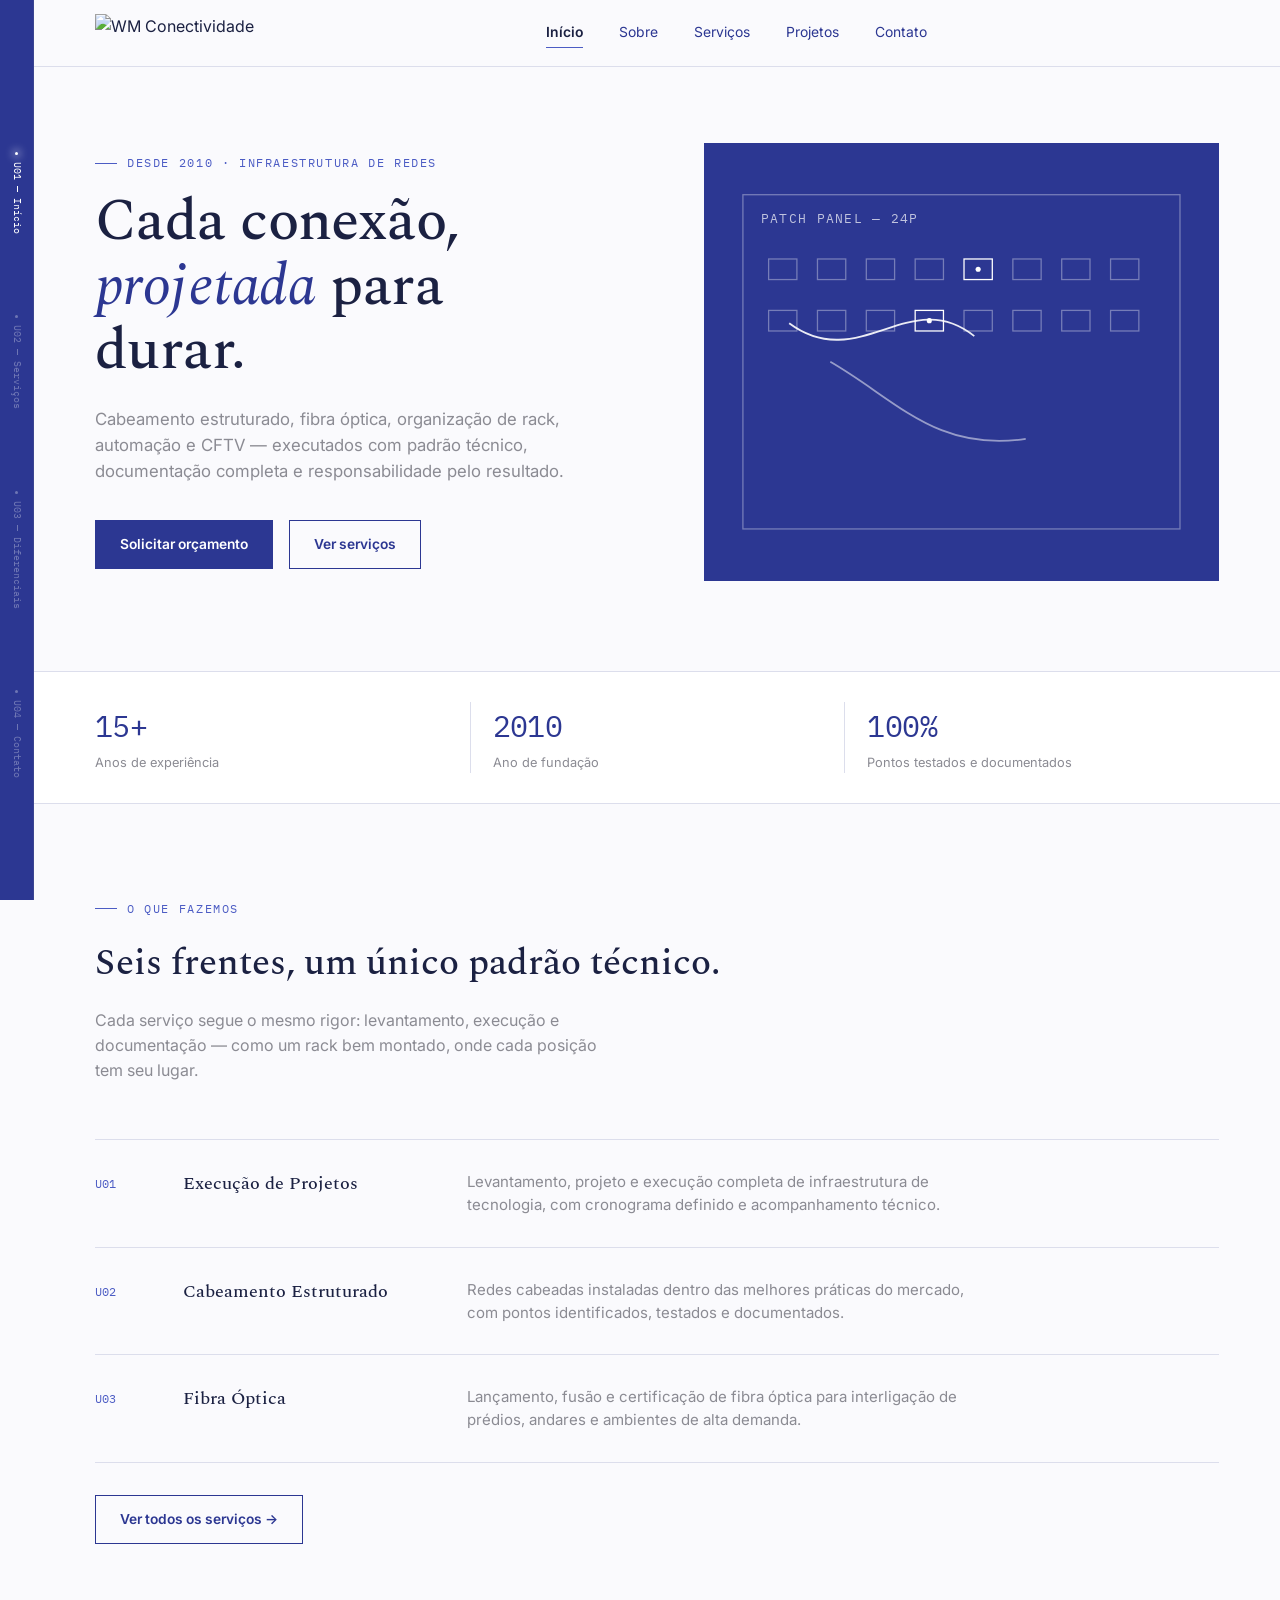
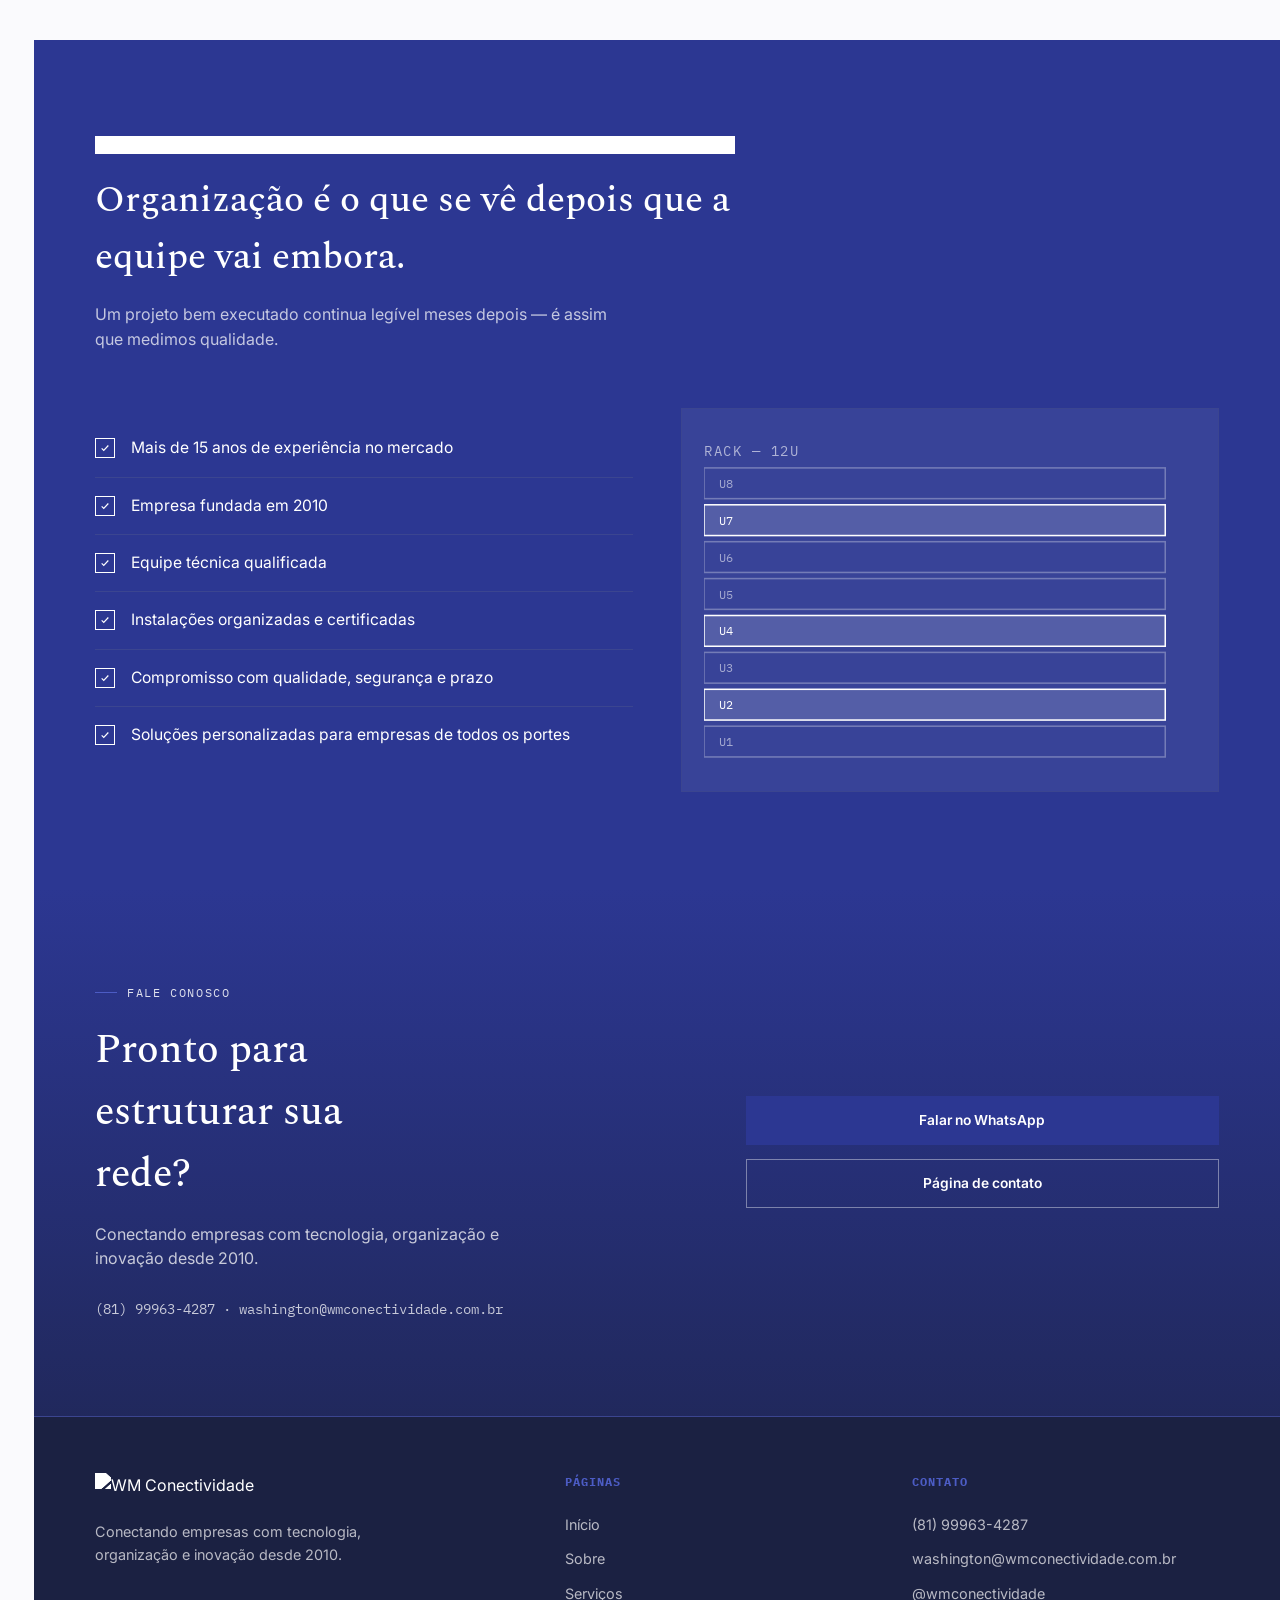
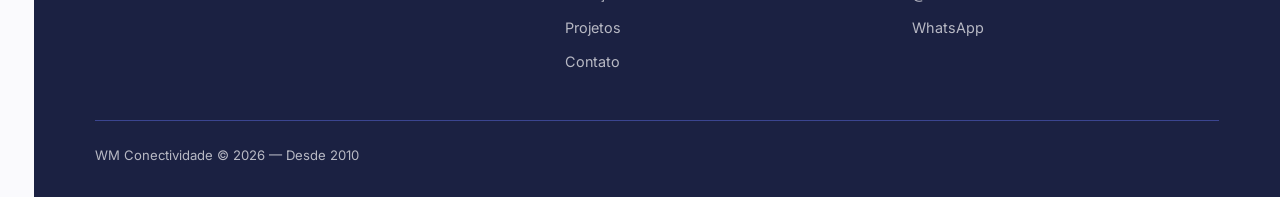
==== index.html @ 31527cb2 "Add files via upload" ====
<!DOCTYPE html>
<html lang="pt-BR">
<head>
<meta charset="UTF-8">
<meta name="viewport" content="width=device-width, initial-scale=1.0">
<title>WM Conectividade | Infraestrutura de Redes desde 2010</title>
<meta name="description" content="Cabeamento estruturado, fibra óptica, organização de rack, automação e CFTV. Infraestrutura de redes com padrão técnico e organização desde 2010.">
<link rel="preconnect" href="https://fonts.googleapis.com">
<link rel="preconnect" href="https://fonts.gstatic.com" crossorigin>
<link rel="stylesheet" href="style.css">
</head>
<body>

<div id="rack-rail" aria-hidden="true">
  <div class="rail-track" id="rail-track"></div>
</div>

<header>
  <div class="nav-inner">
    <a href="index.html" class="logo">
      <img src="assets/wm-logo.png" alt="WM Conectividade">
    </a>
    <nav class="links">
      <a href="index.html" class="active">Início</a>
      <a href="sobre.html">Sobre</a>
      <a href="servicos.html">Serviços</a>
      <a href="projetos.html">Projetos</a>
      <a href="contato.html">Contato</a>
    </nav>
    <div style="display:flex;align-items:center;gap:14px;">
      <a href="https://wa.me/5581999634287" class="btn btn-brand" style="display:none" id="header-cta">Solicitar orçamento</a>
      <button class="menu-toggle" id="menu-toggle" aria-label="Abrir menu">
        <span></span><span></span><span></span>
      </button>
    </div>
  </div>
  <div id="mobile-menu">
    <a href="index.html" class="active">Início</a>
    <a href="sobre.html">Sobre</a>
    <a href="servicos.html">Serviços</a>
    <a href="projetos.html">Projetos</a>
    <a href="contato.html">Contato</a>
  </div>
</header>

<main>

  <!-- HERO -->
  <section id="inicio" class="hero" data-rack-section data-u="U01" data-label="Início">
    <div class="wrap">
      <div class="hero-grid">
        <div>
          <div class="eyebrow">Desde 2010 · Infraestrutura de redes</div>
          <h1>Cada conexão, <em>projetada</em> para durar.</h1>
          <p class="lead">Cabeamento estruturado, fibra óptica, organização de rack, automação e CFTV — executados com padrão técnico, documentação completa e responsabilidade pelo resultado.</p>
          <div class="hero-cta">
            <a href="https://wa.me/5581999634287" class="btn btn-brand">Solicitar orçamento</a>
            <a href="servicos.html" class="btn btn-ghost">Ver serviços</a>
          </div>
        </div>
        <div class="hero-art">
          <svg viewBox="0 0 360 300" xmlns="http://www.w3.org/2000/svg">
            <rect x="10" y="20" width="340" height="260" fill="none" stroke="rgba(255,255,255,0.35)" stroke-width="1"/>
            <text x="24" y="42" fill="rgba(255,255,255,0.7)" font-family="IBM Plex Mono" font-size="10" letter-spacing="1">PATCH PANEL — 24P</text>
            <g id="ports"></g>
            <path d="M 46 120 C 100 160, 140 90, 190 130" stroke="#FFFFFF" stroke-width="1.4" fill="none" opacity="0.9"/>
            <path d="M 78 150 C 130 180, 160 220, 230 210" stroke="rgba(255,255,255,0.5)" stroke-width="1.4" fill="none"/>
          </svg>
        </div>
      </div>
    </div>
  </section>

  <div class="stat-strip">
    <div class="wrap">
      <div class="stat">
        <div class="num">15+</div>
        <div class="label">Anos de experiência</div>
      </div>
      <div class="stat">
        <div class="num">2010</div>
        <div class="label">Ano de fundação</div>
      </div>
      <div class="stat">
        <div class="num">100%</div>
        <div class="label">Pontos testados e documentados</div>
      </div>
    </div>
  </div>

  <!-- SERVIÇOS (teaser) -->
  <section id="servicos-teaser" data-rack-section data-u="U02" data-label="Serviços">
    <div class="wrap">
      <div class="section-head">
        <div class="eyebrow">O que fazemos</div>
        <h2>Seis frentes, um único padrão técnico.</h2>
        <p>Cada serviço segue o mesmo rigor: levantamento, execução e documentação — como um rack bem montado, onde cada posição tem seu lugar.</p>
      </div>

      <div class="rack-list">
        <div class="rack-row">
          <div class="u-tag">U01</div>
          <h3>Execução de Projetos</h3>
          <p>Levantamento, projeto e execução completa de infraestrutura de tecnologia, com cronograma definido e acompanhamento técnico.</p>
        </div>
        <div class="rack-row">
          <div class="u-tag">U02</div>
          <h3>Cabeamento Estruturado</h3>
          <p>Redes cabeadas instaladas dentro das melhores práticas do mercado, com pontos identificados, testados e documentados.</p>
        </div>
        <div class="rack-row">
          <div class="u-tag">U03</div>
          <h3>Fibra Óptica</h3>
          <p>Lançamento, fusão e certificação de fibra óptica para interligação de prédios, andares e ambientes de alta demanda.</p>
        </div>
      </div>
      <div style="margin-top:32px;">
        <a href="servicos.html" class="btn btn-ghost">Ver todos os serviços →</a>
      </div>
    </div>
  </section>

  <!-- DIFERENCIAIS -->
  <section id="diferenciais" class="dark-section" data-rack-section data-u="U03" data-label="Diferenciais">
    <div class="wrap">
      <div class="section-head">
        <div class="eyebrow">Por que a WM</div>
        <h2>Organização é o que se vê depois que a equipe vai embora.</h2>
        <p>Um projeto bem executado continua legível meses depois — é assim que medimos qualidade.</p>
      </div>

      <div class="dif-grid">
        <ul class="dif-list">
          <li>
            <span class="mark"><svg viewBox="0 0 12 12" fill="none"><path d="M2 6.5L4.5 9L10 3" stroke="#fff" stroke-width="1.4"/></svg></span>
            Mais de 15 anos de experiência no mercado
          </li>
          <li>
            <span class="mark"><svg viewBox="0 0 12 12" fill="none"><path d="M2 6.5L4.5 9L10 3" stroke="#fff" stroke-width="1.4"/></svg></span>
            Empresa fundada em 2010
          </li>
          <li>
            <span class="mark"><svg viewBox="0 0 12 12" fill="none"><path d="M2 6.5L4.5 9L10 3" stroke="#fff" stroke-width="1.4"/></svg></span>
            Equipe técnica qualificada
          </li>
          <li>
            <span class="mark"><svg viewBox="0 0 12 12" fill="none"><path d="M2 6.5L4.5 9L10 3" stroke="#fff" stroke-width="1.4"/></svg></span>
            Instalações organizadas e certificadas
          </li>
          <li>
            <span class="mark"><svg viewBox="0 0 12 12" fill="none"><path d="M2 6.5L4.5 9L10 3" stroke="#fff" stroke-width="1.4"/></svg></span>
            Compromisso com qualidade, segurança e prazo
          </li>
          <li style="border-bottom:none;">
            <span class="mark"><svg viewBox="0 0 12 12" fill="none"><path d="M2 6.5L4.5 9L10 3" stroke="#fff" stroke-width="1.4"/></svg></span>
            Soluções personalizadas para empresas de todos os portes
          </li>
        </ul>

        <div class="dif-visual">
          <svg viewBox="0 0 320 220" xmlns="http://www.w3.org/2000/svg">
            <text x="0" y="16" fill="rgba(255,255,255,0.6)" font-family="IBM Plex Mono" font-size="9" letter-spacing="1">RACK — 12U</text>
            <g id="rack-units"></g>
          </svg>
        </div>
      </div>
    </div>
  </section>

  <!-- CTA -->
  <section id="cta" class="cta-section" data-rack-section data-u="U04" data-label="Contato">
    <div class="wrap">
      <div>
        <div class="eyebrow" style="color:rgba(255,255,255,0.85)">Fale conosco</div>
        <h2>Pronto para estruturar sua rede?</h2>
        <p>Conectando empresas com tecnologia, organização e inovação desde 2010.</p>
        <div class="contact-line" style="margin-top:28px;">(81) 99963-4287 · washington@wmconectividade.com.br</div>
      </div>
      <div class="cta-buttons">
        <a href="https://wa.me/5581999634287" class="btn btn-brand">Falar no WhatsApp</a>
        <a href="contato.html" class="btn btn-ghost-light">Página de contato</a>
      </div>
    </div>
  </section>

</main>

<footer>
  <div class="wrap">
    <div class="footer-grid">
      <div>
        <div class="footer-logo">
          <img src="assets/wm-logo.png" alt="WM Conectividade">
        </div>
        <p style="max-width:34ch;font-size:0.9rem;">Conectando empresas com tecnologia, organização e inovação desde 2010.</p>
      </div>
      <div>
        <h4>Páginas</h4>
        <ul>
          <li><a href="index.html">Início</a></li>
          <li><a href="sobre.html">Sobre</a></li>
          <li><a href="servicos.html">Serviços</a></li>
          <li><a href="projetos.html">Projetos</a></li>
          <li><a href="contato.html">Contato</a></li>
        </ul>
      </div>
      <div>
        <h4>Contato</h4>
        <ul>
          <li><a href="tel:+5581999634287">(81) 99963-4287</a></li>
          <li><a href="mailto:washington@wmconectividade.com.br">washington@wmconectividade.com.br</a></li>
          <li><a href="https://instagram.com/wmconectividade">@wmconectividade</a></li>
          <li><a href="https://wa.me/5581999634287">WhatsApp</a></li>
        </ul>
      </div>
    </div>
    <div class="foot-bottom">
      <div>WM Conectividade © 2026 — Desde 2010</div>
    </div>
  </div>
</footer>

<script src="script.js"></script>
</body>
</html>
---- style.css ----
@import url('https://fonts.googleapis.com/css2?family=Spectral:wght@300;400;500;600;700&family=Spectral:ital,wght@1,400&family=Inter:wght@400;500;600;700&family=IBM+Plex+Mono:wght@400;500&display=swap');

:root{
  /* Palette derived from the real WM Conectividade logomarca (indigo-blue + steel gray) */
  --brand:#2C3792;         /* logo blue */
  --brand-light:#4C5CC4;   /* lighter, vivid tint of the logo blue — primary accent */
  --brand-pale:#EEF0FB;    /* very light blue-tinted background */
  --brand-pale-2:#E2E5F7;
  --ink:#1B2142;           /* deep text, derived from brand, not pure black */
  --gray:#8B8B93;          /* logo gray */
  --gray-soft:#B8B9C4;
  --line:#DCDEEC;
  --line-dark:#3B4590;
  --paper:#FFFFFF;
  --paper-2:#FAFAFD;

  --f-display:'Spectral', Georgia, serif;
  --f-body:'Inter', -apple-system, sans-serif;
  --f-mono:'IBM Plex Mono', monospace;

  --rail-w:34px;
  --maxw:1180px;
}

*{margin:0;padding:0;box-sizing:border-box;}
html{scroll-behavior:smooth;}
@media (prefers-reduced-motion: reduce){
  html{scroll-behavior:auto;}
  *{animation-duration:0.001ms !important; transition-duration:0.001ms !important;}
}

body{
  font-family:var(--f-body);
  background:var(--paper-2);
  color:var(--ink);
  line-height:1.55;
  -webkit-font-smoothing:antialiased;
}

@media (min-width:1000px){
  body{ padding-left:var(--rail-w); }
}

a{color:inherit;text-decoration:none;}
img,svg{display:block;max-width:100%;}
ul{list-style:none;}
.wrap{max-width:var(--maxw);margin:0 auto;padding:0 28px;}

.eyebrow{
  font-family:var(--f-mono);
  font-size:0.72rem;
  letter-spacing:0.14em;
  text-transform:uppercase;
  color:var(--brand-light);
  display:flex;
  align-items:center;
  gap:10px;
  margin-bottom:18px;
}
.eyebrow::before{
  content:"";
  width:22px;height:1px;
  background:var(--brand-light);
  display:inline-block;
}

h1,h2,h3,.serif{font-family:var(--f-display);}

/* ---------- Rack rail (signature element) ---------- */
#rack-rail{
  position:fixed;
  left:0;top:0;bottom:0;
  width:var(--rail-w);
  background:var(--brand);
  display:none;
  flex-direction:column;
  align-items:center;
  padding:0;
  z-index:200;
  border-right:1px solid var(--line-dark);
}
@media (min-width:1000px){ #rack-rail{ display:flex; } }
#rack-rail .rail-track{
  position:relative;
  flex:1;
  width:100%;
  display:flex;
  flex-direction:column;
  justify-content:space-evenly;
  align-items:center;
  padding:70px 0 40px;
}
#rack-rail .tick{
  font-family:var(--f-mono);
  font-size:0.6rem;
  color:rgba(255,255,255,0.45);
  writing-mode:vertical-rl;
  display:flex;
  align-items:center;
  gap:7px;
  opacity:0.7;
  transition:opacity .35s ease, color .35s ease;
}
#rack-rail .tick::before{
  content:"";
  width:3px;height:3px;
  border-radius:50%;
  background:rgba(255,255,255,0.45);
  transition:background .35s ease, box-shadow .35s ease;
}
#rack-rail .tick.active{
  opacity:1;
  color:#fff;
}
#rack-rail .tick.active::before{
  background:#fff;
  box-shadow:0 0 8px 2px rgba(255,255,255,0.55);
}

/* ---------- Header ---------- */
header{
  position:sticky;top:0;z-index:100;
  background:rgba(250,250,253,0.9);
  backdrop-filter:blur(10px);
  border-bottom:1px solid var(--line);
}
.nav-inner{
  display:flex;align-items:center;justify-content:space-between;
  padding:14px 28px;
  max-width:var(--maxw);margin:0 auto;
}
.logo{display:flex;align-items:center;gap:12px;}
.logo img{height:38px;width:auto;}
.logo-word{
  font-family:var(--f-display);
  font-size:1.18rem;
  font-weight:500;
  color:var(--ink);
  letter-spacing:0.01em;
}
.logo-word b{font-weight:600;color:var(--brand);}

nav.links{display:none;gap:36px;align-items:center;}
@media (min-width:860px){ nav.links{display:flex;} }
nav.links a{
  font-size:0.87rem;
  color:var(--brand);
  position:relative;
  padding:4px 0;
}
nav.links a::after{
  content:"";
  position:absolute;left:0;right:0;bottom:0;
  height:1px;background:var(--brand-light);
  transform:scaleX(0);transform-origin:left;
  transition:transform .3s ease;
}
nav.links a:hover::after, nav.links a.active::after{transform:scaleX(1);}
nav.links a.active{color:var(--ink);font-weight:600;}

.btn{
  display:inline-flex;align-items:center;gap:10px;
  font-family:var(--f-body);
  font-size:0.86rem;font-weight:600;
  padding:13px 24px;
  border:1px solid transparent;
  cursor:pointer;
  white-space:nowrap;
}
.btn-brand{
  background:var(--brand);
  color:#fff;
  transition:background .25s ease, transform .25s ease;
}
.btn-brand:hover{background:var(--brand-light);transform:translateY(-1px);}
.btn-ghost{
  border-color:var(--brand);
  color:var(--brand);
  background:transparent;
  transition:background .25s ease,color .25s ease;
}
.btn-ghost:hover{background:var(--brand);color:#fff;}
.btn-ghost-light{
  border-color:rgba(255,255,255,0.4);
  color:#fff;
  transition:border-color .25s ease, background .25s ease;
}
.btn-ghost-light:hover{background:rgba(255,255,255,0.12);border-color:#fff;}

.menu-toggle{
  display:flex;background:none;border:none;cursor:pointer;
  flex-direction:column;gap:5px;padding:6px;
}
@media (min-width:860px){ .menu-toggle{display:none;} }
.menu-toggle span{width:22px;height:1.5px;background:var(--brand);}
#mobile-menu{
  display:none;
  flex-direction:column;
  background:var(--paper-2);
  border-bottom:1px solid var(--line);
  padding:8px 28px 22px;
}
#mobile-menu.open{display:flex;}
#mobile-menu a{padding:12px 0;border-bottom:1px solid var(--line);font-size:0.95rem;color:var(--brand);}
#mobile-menu a.active{font-weight:600;color:var(--ink);}

/* ---------- Page header (non-home pages) ---------- */
.page-head{
  padding:64px 0 56px;
  background:var(--brand-pale);
  border-bottom:1px solid var(--line);
}
.page-head h1{
  font-size:clamp(2rem,4vw,2.8rem);
  font-weight:500;color:var(--ink);
  max-width:16ch;
}
.page-head p{color:var(--gray);margin-top:16px;max-width:50ch;font-size:1.02rem;}

/* ---------- Hero (home) ---------- */
.hero{padding:76px 0 90px;position:relative;overflow:hidden;}
.hero-grid{
  display:grid;grid-template-columns:1fr;gap:56px;align-items:center;
}
@media (min-width:960px){ .hero-grid{grid-template-columns:1.05fr 0.95fr;gap:40px;} }

.hero h1{
  font-size:clamp(2.3rem, 4.6vw, 3.6rem);
  font-weight:500;
  line-height:1.12;
  color:var(--ink);
  letter-spacing:-0.01em;
  max-width:15ch;
}
.hero h1 em{font-style:italic;color:var(--brand);font-weight:400;}
.hero p.lead{
  margin-top:22px;
  font-size:1.05rem;
  color:var(--gray);
  max-width:46ch;
}
.hero-cta{display:flex;gap:16px;flex-wrap:wrap;margin-top:36px;}

.hero-art{
  position:relative;
  background:var(--brand);
  aspect-ratio:4/3.4;
  display:flex;align-items:center;justify-content:center;
  padding:26px;
}
.hero-art svg{width:100%;height:100%;}

.stat-strip{
  border-top:1px solid var(--line);
  border-bottom:1px solid var(--line);
  background:var(--paper);
}
.stat-strip .wrap{
  display:grid;grid-template-columns:repeat(3,1fr);
  padding:30px 28px;
}
.stat{text-align:left;border-left:1px solid var(--line);padding-left:22px;}
.stat:first-child{border-left:none;padding-left:0;}
.stat .num{
  font-family:var(--f-mono);
  font-size:1.9rem;color:var(--brand);
  letter-spacing:-0.02em;
}
.stat .label{font-size:0.8rem;color:var(--gray);margin-top:4px;}

/* ---------- Section heads ---------- */
section{padding:96px 0;}
.section-head{max-width:640px;margin-bottom:56px;}
.section-head h2{
  font-size:clamp(1.7rem,3vw,2.3rem);
  font-weight:500;color:var(--ink);
  margin-top:2px;
}
.section-head p{color:var(--gray);margin-top:16px;font-size:1rem;max-width:52ch;}

/* ---------- Services : rack-unit rows ---------- */
.rack-list{border-top:1px solid var(--line);}
.rack-row{
  display:grid;
  grid-template-columns:64px 1fr;
  gap:24px;
  padding:30px 0;
  border-bottom:1px solid var(--line);
  align-items:start;
  transition:background .25s ease;
}
@media (min-width:720px){
  .rack-row{grid-template-columns:64px 260px 1fr;}
}
.rack-row:hover{background:var(--brand-pale);}
.rack-row .u-tag{
  font-family:var(--f-mono);
  font-size:0.78rem;
  color:var(--brand-light);
  padding-top:4px;
}
.rack-row h3{
  font-size:1.15rem;font-weight:500;color:var(--ink);
}
.rack-row p{color:var(--gray);font-size:0.94rem;margin-top:8px;max-width:56ch;}
@media (min-width:720px){ .rack-row p{margin-top:0;} }

.rack-row.linkable{cursor:pointer;}
.rack-row .more{
  font-family:var(--f-mono);font-size:0.75rem;color:var(--brand-light);
  margin-top:10px;display:inline-block;
}

/* ---------- Diferenciais (brand-colored) ---------- */
.dark-section{
  background:var(--brand);
  color:#fff;
  position:relative;
}
.dark-section .section-head h2{color:#fff;}
.dark-section .section-head p{color:rgba(255,255,255,0.72);}
.dark-section .eyebrow, .dark-section .eyebrow::before{color:#fff;background:#fff;}
.dif-grid{
  display:grid;grid-template-columns:1fr;gap:48px;
}
@media (min-width:960px){ .dif-grid{grid-template-columns:1fr 1fr;align-items:center;} }
.dif-list li{
  display:flex;gap:16px;align-items:flex-start;
  padding:16px 0;
  border-bottom:1px solid var(--line-dark);
  font-size:0.98rem;
}
.dif-list li:first-child{padding-top:0;}
.dif-list .mark{
  flex:none;width:20px;height:20px;
  border:1px solid #fff;
  display:flex;align-items:center;justify-content:center;
  margin-top:2px;
}
.dif-list .mark svg{width:10px;height:10px;}
.dif-visual{
  background:rgba(255,255,255,0.06);
  border:1px solid var(--line-dark);
  padding:22px;
}

/* ---------- CTA ---------- */
.cta-section{
  background:linear-gradient(180deg, var(--brand) 0%, var(--ink) 150%);
  color:#fff;
  text-align:left;
}
.cta-section .wrap{
  display:grid;grid-template-columns:1fr;gap:36px;
  align-items:center;
}
@media (min-width:860px){ .cta-section .wrap{grid-template-columns:1.3fr 1fr;} }
.cta-section h2{font-size:clamp(1.8rem,3.4vw,2.5rem);font-weight:500;max-width:16ch;}
.cta-section p{color:rgba(255,255,255,0.75);margin-top:16px;max-width:44ch;}
.cta-buttons{display:flex;flex-direction:column;gap:14px;}
.cta-buttons .btn{justify-content:center;}
.contact-line{
  display:flex;gap:12px;align-items:center;
  font-family:var(--f-mono);font-size:0.85rem;
  color:rgba(255,255,255,0.75);
  flex-wrap:wrap;
}

/* ---------- Sobre / Diretor ---------- */
.sobre-grid{
  display:grid;grid-template-columns:1fr;gap:48px;align-items:start;
}
@media (min-width:900px){ .sobre-grid{grid-template-columns:1fr 1fr;} }
.timeline{border-top:1px solid var(--line);margin-top:8px;}
.timeline li{
  display:grid;grid-template-columns:80px 1fr;gap:20px;
  padding:22px 0;border-bottom:1px solid var(--line);
}
.timeline .year{font-family:var(--f-mono);color:var(--brand-light);font-size:0.85rem;padding-top:2px;}
.timeline h4{font-size:1.02rem;font-weight:500;color:var(--ink);}
.timeline p{color:var(--gray);font-size:0.92rem;margin-top:6px;}

.director-card{
  background:var(--paper);
  border:1px solid var(--line);
  padding:32px;
  display:flex;flex-direction:column;gap:20px;
  align-items:flex-start;
}
.director-photo{
  width:110px;height:110px;
  overflow:hidden;
  border:1px solid var(--line);
  flex:none;
}
.director-photo img{width:100%;height:100%;object-fit:cover;}
.director-card .name{font-family:var(--f-display);font-size:1.3rem;font-weight:500;color:var(--ink);}
.director-card .role{font-family:var(--f-mono);font-size:0.75rem;color:var(--brand-light);letter-spacing:0.06em;text-transform:uppercase;margin-top:2px;}
.director-card p{color:var(--gray);font-size:0.95rem;margin-top:6px;}
.director-header{display:flex;gap:20px;align-items:center;}

/* ---------- Values grid ---------- */
.values-grid{display:grid;grid-template-columns:1fr;gap:1px;background:var(--line);border:1px solid var(--line);}
@media (min-width:720px){ .values-grid{grid-template-columns:repeat(3,1fr);} }
.value-card{background:var(--paper);padding:32px;}
.value-card .u-tag{font-family:var(--f-mono);font-size:0.75rem;color:var(--brand-light);}
.value-card h3{font-size:1.05rem;font-weight:500;margin-top:10px;color:var(--ink);}
.value-card p{color:var(--gray);font-size:0.92rem;margin-top:8px;}

/* ---------- Projetos (illustrative categories, no stock photos) ---------- */
.project-grid{display:grid;grid-template-columns:1fr;gap:1px;background:var(--line);border:1px solid var(--line);}
@media (min-width:720px){ .project-grid{grid-template-columns:repeat(2,1fr);} }
.project-card{background:var(--paper);padding:0;overflow:hidden;}
.project-card .art{aspect-ratio:16/10;background:var(--brand-pale);}
.project-card .art svg{width:100%;height:100%;}
.project-card .body{padding:26px 28px 30px;}
.project-card .u-tag{font-family:var(--f-mono);font-size:0.72rem;color:var(--brand-light);}
.project-card h3{font-size:1.08rem;font-weight:500;margin-top:8px;color:var(--ink);}
.project-card p{color:var(--gray);font-size:0.92rem;margin-top:8px;}

.note-box{
  border:1px dashed var(--gray-soft);
  background:var(--brand-pale);
  padding:24px 28px;
  font-size:0.9rem;
  color:var(--gray);
  margin-top:48px;
}
.note-box strong{color:var(--ink);}

/* ---------- Contato page ---------- */
.contact-grid{display:grid;grid-template-columns:1fr;gap:1px;background:var(--line);border:1px solid var(--line);}
@media (min-width:760px){ .contact-grid{grid-template-columns:repeat(3,1fr);} }
.contact-card{background:var(--paper);padding:32px;}
.contact-card .u-tag{font-family:var(--f-mono);font-size:0.72rem;color:var(--brand-light);}
.contact-card h3{font-size:1.05rem;font-weight:500;margin-top:10px;color:var(--ink);}
.contact-card a, .contact-card p{color:var(--gray);font-size:0.95rem;margin-top:8px;display:block;}
.contact-card a:hover{color:var(--brand);}

.form-block{margin-top:56px;background:var(--paper);border:1px solid var(--line);padding:36px;}
.form-block h3{font-weight:500;font-size:1.1rem;margin-bottom:6px;}
.form-block p.hint{color:var(--gray);font-size:0.9rem;margin-bottom:24px;}
.form-row{display:grid;grid-template-columns:1fr;gap:18px;margin-bottom:18px;}
@media (min-width:640px){ .form-row.two{grid-template-columns:1fr 1fr;} }
.form-row label{display:block;font-size:0.82rem;color:var(--ink);margin-bottom:6px;font-weight:500;}
.form-row input, .form-row textarea{
  width:100%;padding:12px 14px;border:1px solid var(--line);background:var(--paper-2);
  font-family:var(--f-body);font-size:0.92rem;color:var(--ink);
}
.form-row input:focus, .form-row textarea:focus{outline:none;border-color:var(--brand-light);}
.form-row textarea{resize:vertical;min-height:110px;}

/* ---------- Footer ---------- */
footer{background:var(--ink);border-top:1px solid var(--line-dark);padding:56px 0 32px;color:var(--gray-soft);}
.footer-grid{
  display:grid;grid-template-columns:1fr;gap:40px;
  padding-bottom:40px;border-bottom:1px solid var(--line-dark);
}
@media (min-width:760px){ .footer-grid{grid-template-columns:1.4fr 1fr 1fr;} }
.footer-grid h4{
  font-family:var(--f-mono);font-size:0.75rem;letter-spacing:0.08em;
  text-transform:uppercase;color:var(--brand-light);margin-bottom:16px;
}
.footer-grid li{padding:6px 0;font-size:0.9rem;}
.footer-grid li a:hover{color:#fff;}
.footer-logo{display:flex;align-items:center;gap:12px;margin-bottom:16px;}
.footer-logo img{height:32px;filter:brightness(0) invert(1);}
.footer-logo .logo-word{color:#fff;}
.foot-bottom{
  display:flex;flex-wrap:wrap;justify-content:space-between;gap:12px;
  padding-top:24px;font-size:0.82rem;
}

::selection{background:var(--brand-light);color:#fff;}
a:focus-visible, button:focus-visible, input:focus-visible, textarea:focus-visible{
  outline:2px solid var(--brand-light);
  outline-offset:2px;
}
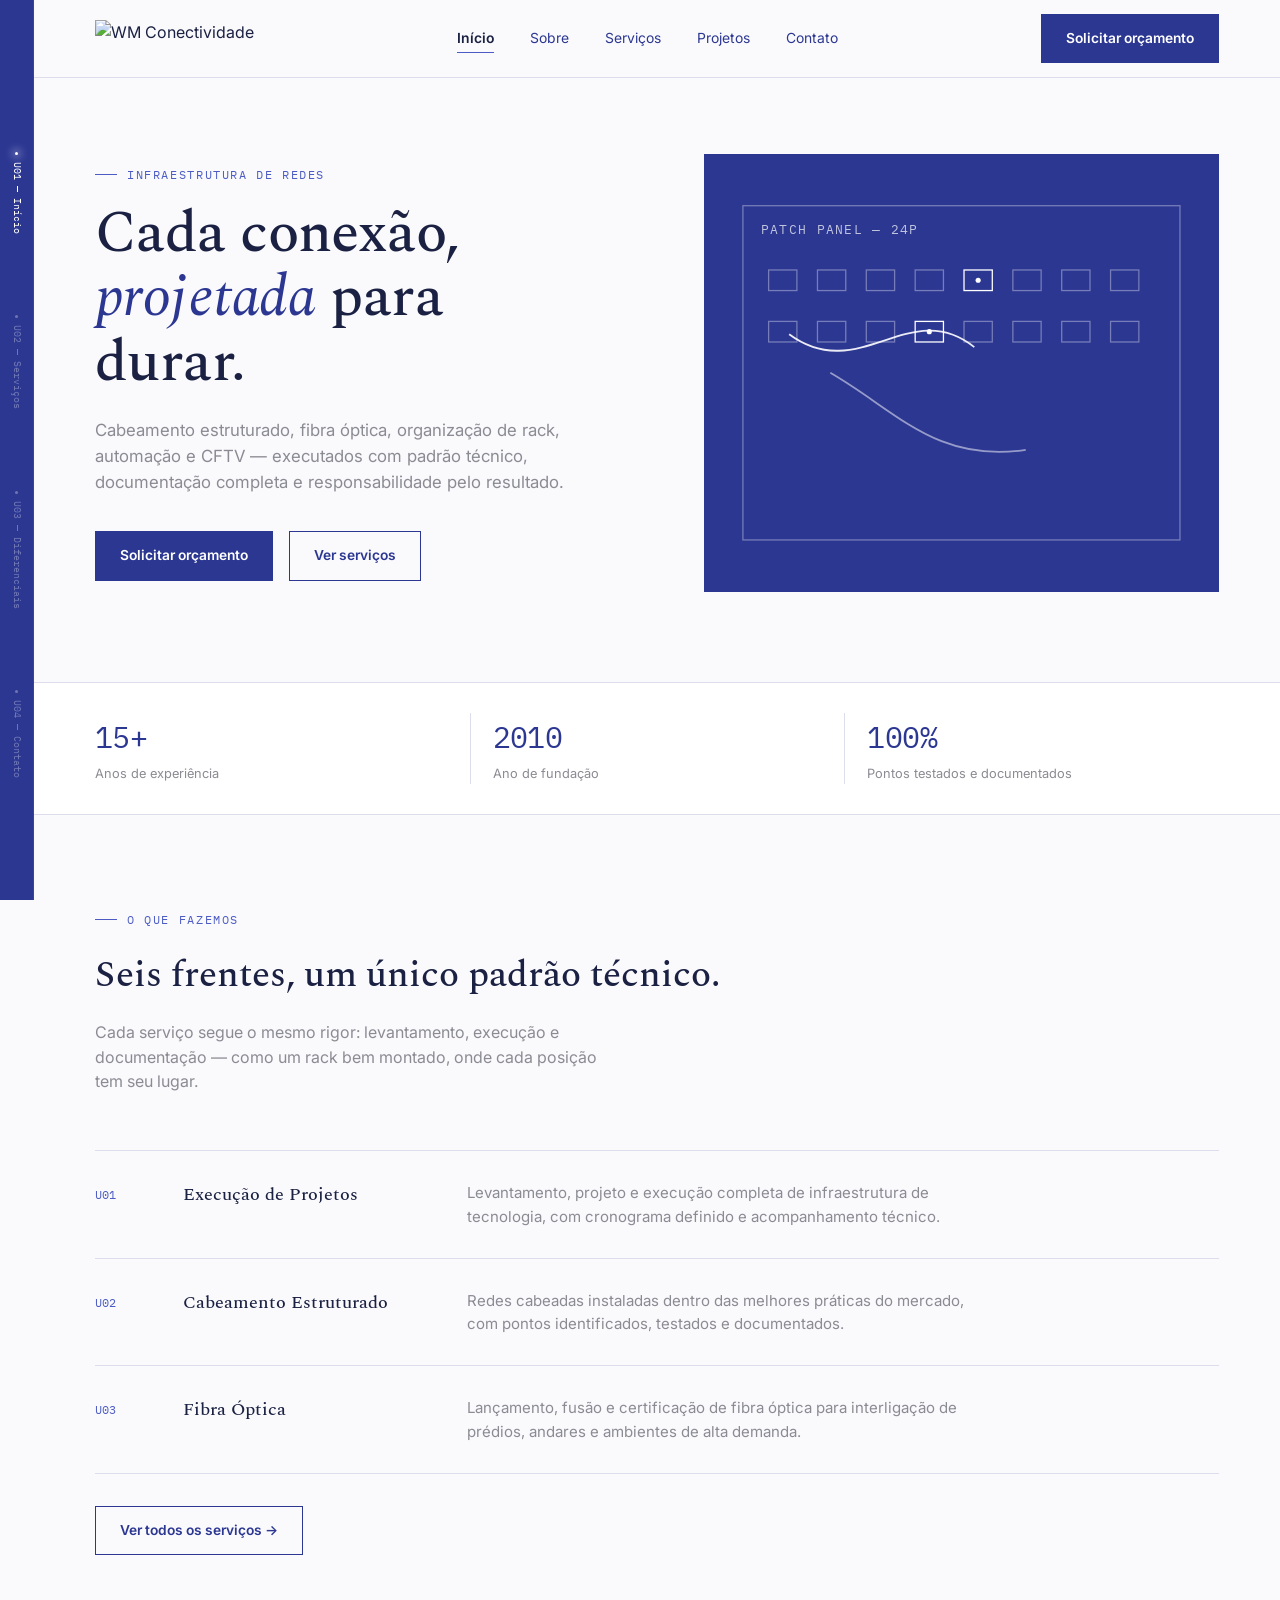
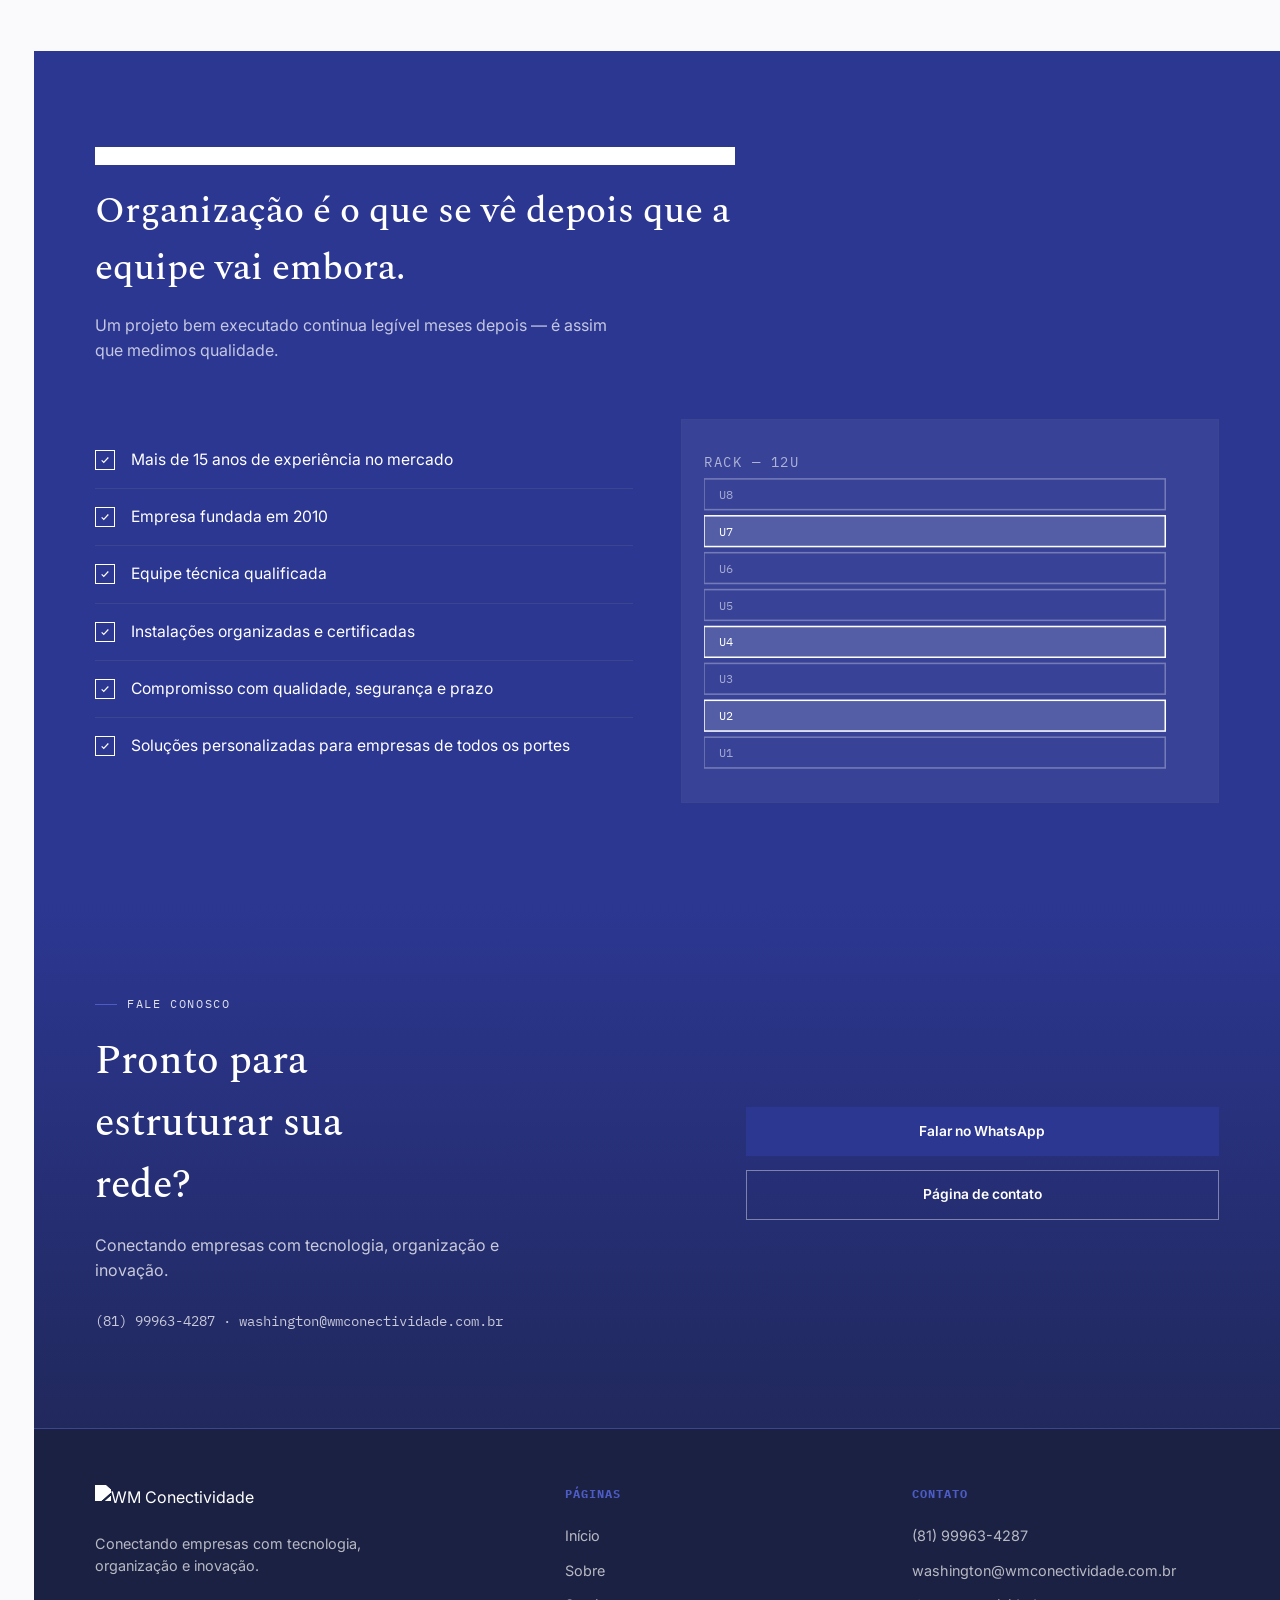
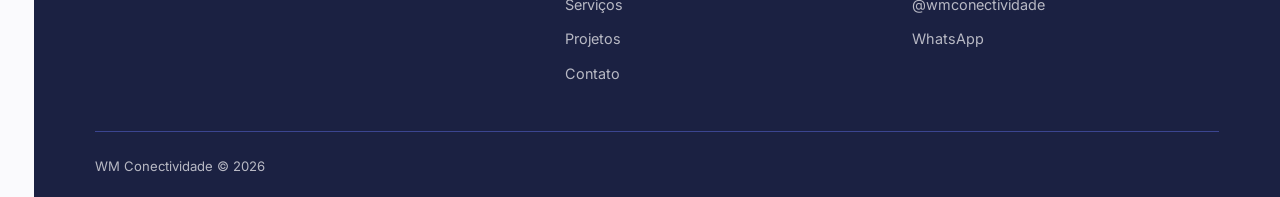
==== commit 859fbe9f: "Update index.html remoção desde 2010" ====
--- a/index.html
+++ b/index.html
@@ -3,8 +3,8 @@
 <head>
 <meta charset="UTF-8">
 <meta name="viewport" content="width=device-width, initial-scale=1.0">
-<title>WM Conectividade | Infraestrutura de Redes desde 2010</title>
-<meta name="description" content="Cabeamento estruturado, fibra óptica, organização de rack, automação e CFTV. Infraestrutura de redes com padrão técnico e organização desde 2010.">
+<title>WM Conectividade | Infraestrutura de Redes</title>
+<meta name="description" content="Cabeamento estruturado, fibra óptica, organização de rack, automação e CFTV. Infraestrutura de redes com padrão técnico e organização.">
 <link rel="preconnect" href="https://fonts.googleapis.com">
 <link rel="preconnect" href="https://fonts.gstatic.com" crossorigin>
 <link rel="stylesheet" href="style.css">
@@ -50,7 +50,7 @@
     <div class="wrap">
       <div class="hero-grid">
         <div>
-          <div class="eyebrow">Desde 2010 · Infraestrutura de redes</div>
+          <div class="eyebrow">Infraestrutura de redes</div>
           <h1>Cada conexão, <em>projetada</em> para durar.</h1>
           <p class="lead">Cabeamento estruturado, fibra óptica, organização de rack, automação e CFTV — executados com padrão técnico, documentação completa e responsabilidade pelo resultado.</p>
           <div class="hero-cta">
@@ -173,7 +173,7 @@
       <div>
         <div class="eyebrow" style="color:rgba(255,255,255,0.85)">Fale conosco</div>
         <h2>Pronto para estruturar sua rede?</h2>
-        <p>Conectando empresas com tecnologia, organização e inovação desde 2010.</p>
+        <p>Conectando empresas com tecnologia, organização e inovação.</p>
         <div class="contact-line" style="margin-top:28px;">(81) 99963-4287 · washington@wmconectividade.com.br</div>
       </div>
       <div class="cta-buttons">
@@ -192,7 +192,7 @@
         <div class="footer-logo">
           <img src="assets/wm-logo.png" alt="WM Conectividade">
         </div>
-        <p style="max-width:34ch;font-size:0.9rem;">Conectando empresas com tecnologia, organização e inovação desde 2010.</p>
+        <p style="max-width:34ch;font-size:0.9rem;">Conectando empresas com tecnologia, organização e inovação.</p>
       </div>
       <div>
         <h4>Páginas</h4>
@@ -215,7 +215,7 @@
       </div>
     </div>
     <div class="foot-bottom">
-      <div>WM Conectividade © 2026 — Desde 2010</div>
+      <div>WM Conectividade © 2026 </div>
     </div>
   </div>
 </footer>
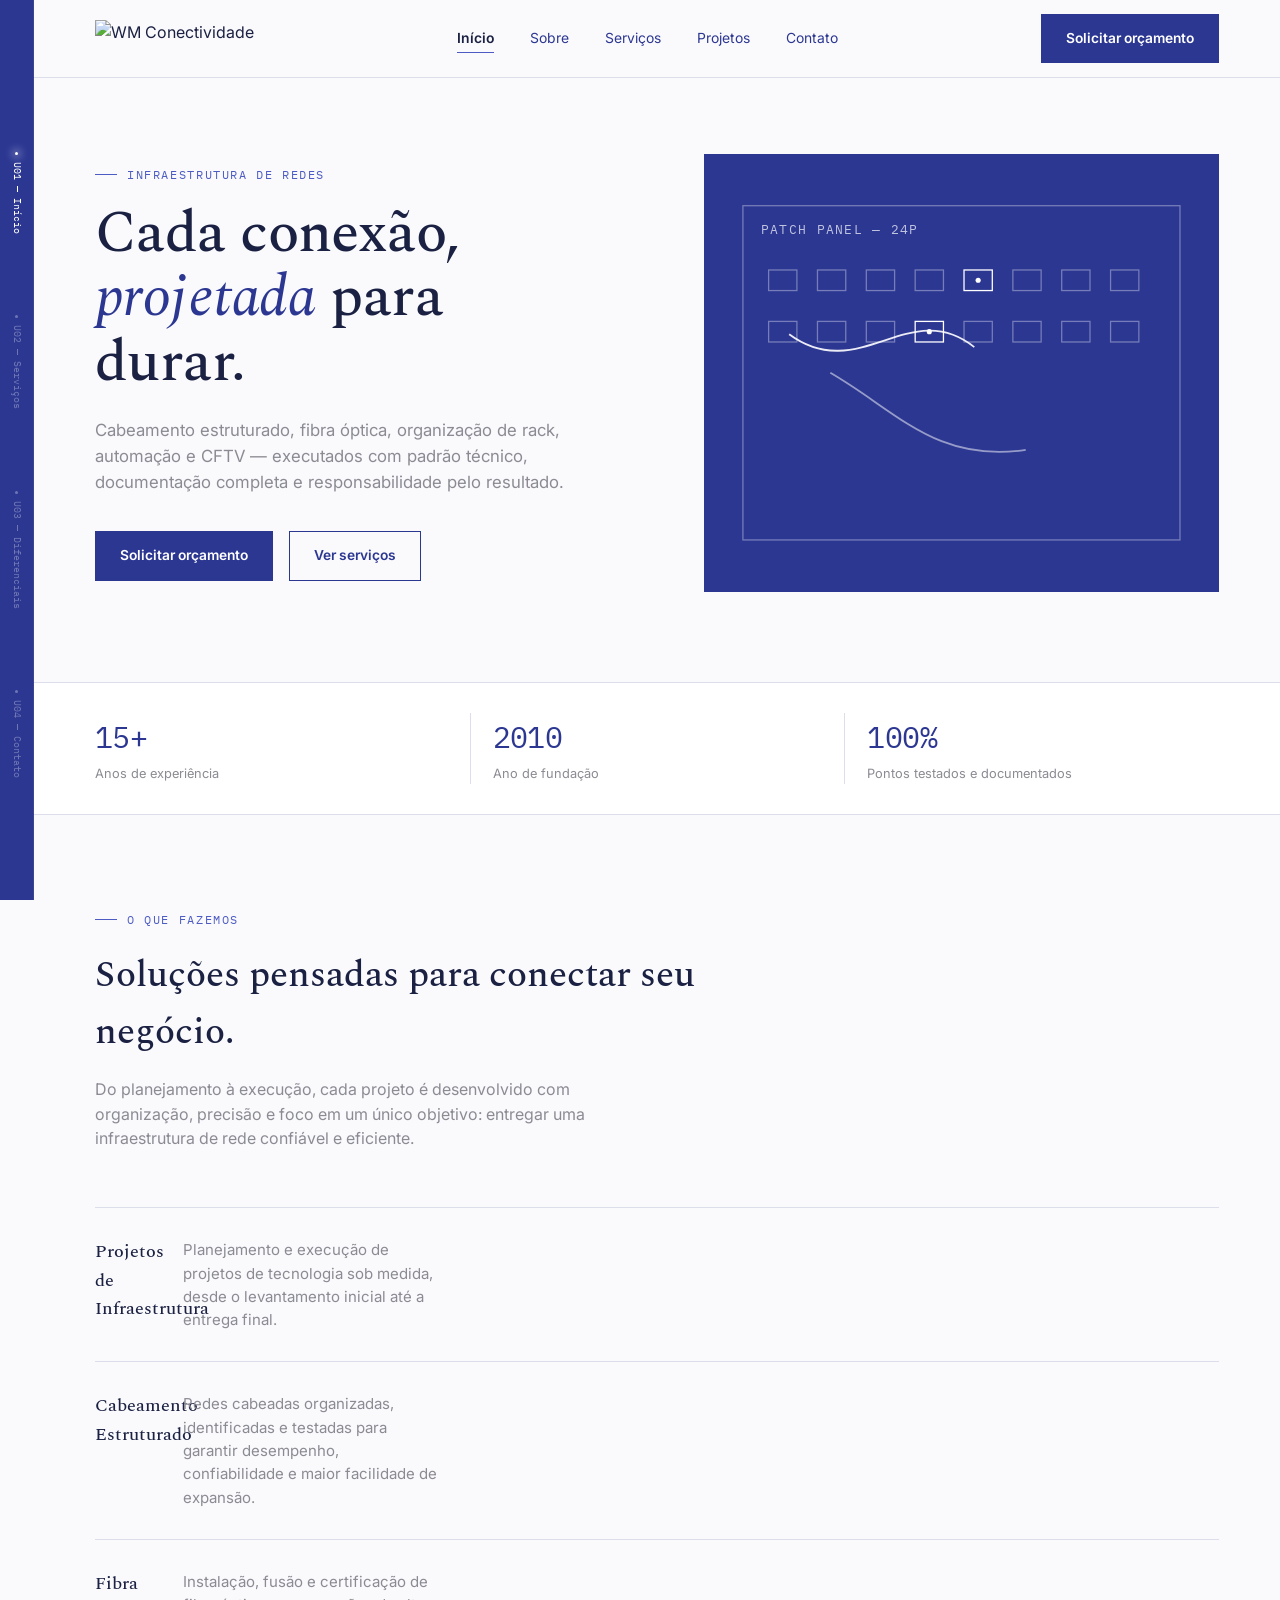
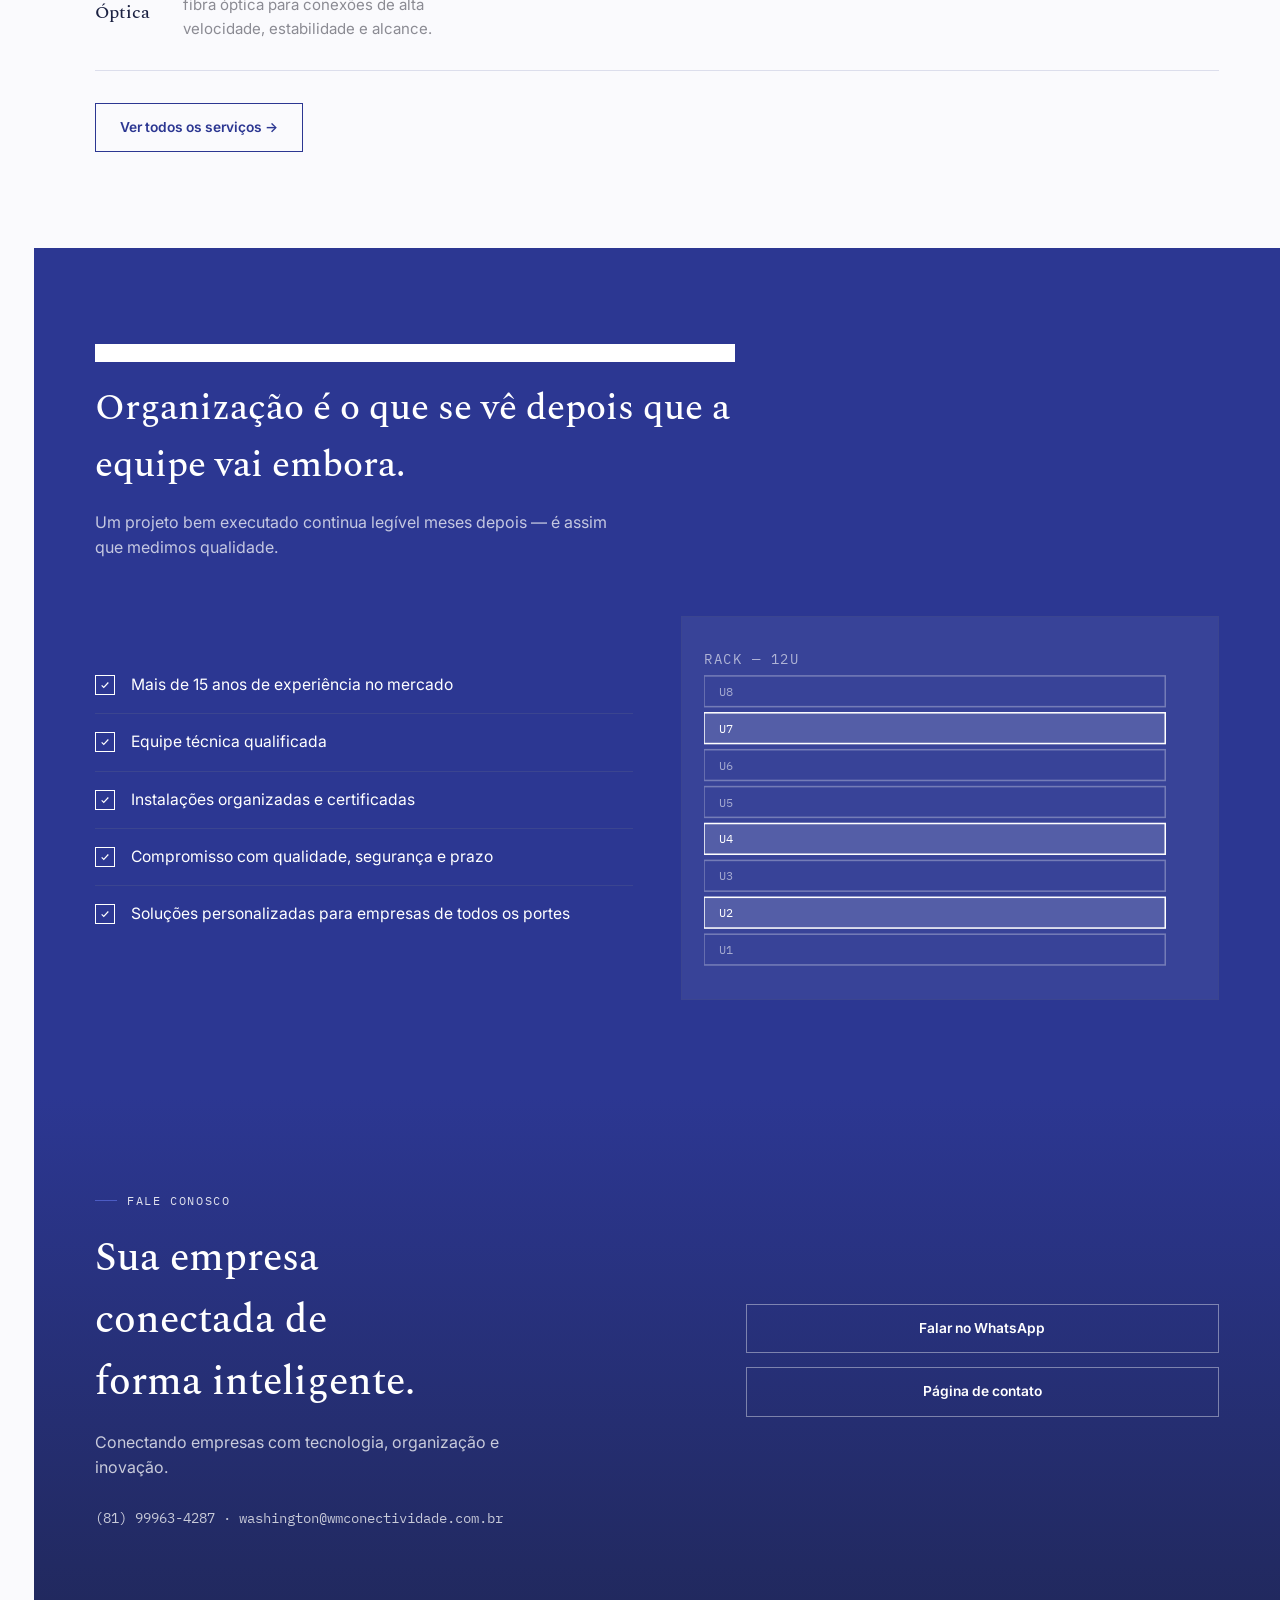
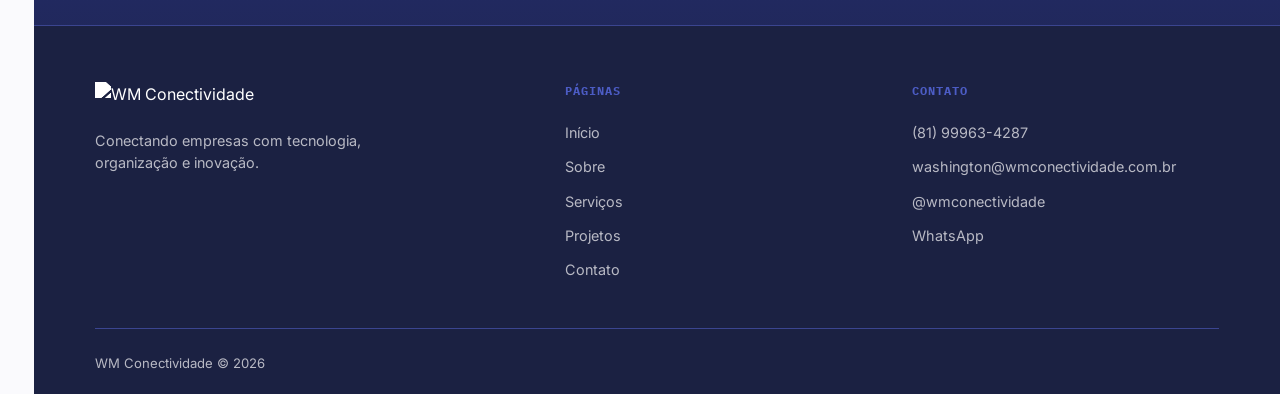
==== commit 69ee1002: "Update index.html logo estrutura organização palavras serviços" ====
--- a/index.html
+++ b/index.html
@@ -4,7 +4,11 @@
 <meta charset="UTF-8">
 <meta name="viewport" content="width=device-width, initial-scale=1.0">
 <title>WM Conectividade | Infraestrutura de Redes</title>
-<meta name="description" content="Cabeamento estruturado, fibra óptica, organização de rack, automação e CFTV. Infraestrutura de redes com padrão técnico e organização.">
+<meta name="description" content="Cabeamento estruturado, fibra óptica, organization de rack, automação e CFTV. Infraestrutura de redes com padrão técnico e organização.">
+
+<!-- ÍCONE DA ABA DO NAVEGADOR (FAVICON) -->
+<link rel="icon" type="image/png" href="https://i.imgur.com/Dlv6w8x">
+
 <link rel="preconnect" href="https://fonts.googleapis.com">
 <link rel="preconnect" href="https://fonts.gstatic.com" crossorigin>
 <link rel="stylesheet" href="style.css">
@@ -18,7 +22,7 @@
 <header>
   <div class="nav-inner">
     <a href="index.html" class="logo">
-      <img src="assets/wm-logo.png" alt="WM Conectividade">
+      <img src="https://i.imgur.com/Dlv6w8x" alt="WM Conectividade">
     </a>
     <nav class="links">
       <a href="index.html" class="active">Início</a>
@@ -93,25 +97,22 @@
     <div class="wrap">
       <div class="section-head">
         <div class="eyebrow">O que fazemos</div>
-        <h2>Seis frentes, um único padrão técnico.</h2>
-        <p>Cada serviço segue o mesmo rigor: levantamento, execução e documentação — como um rack bem montado, onde cada posição tem seu lugar.</p>
+        <h2>Soluções pensadas para conectar seu negócio.</h2>
+        <p>Do planejamento à execução, cada projeto é desenvolvido com organização, precisão e foco em um único objetivo: entregar uma infraestrutura de rede confiável e eficiente.</p>
       </div>
 
       <div class="rack-list">
         <div class="rack-row">
-          <div class="u-tag">U01</div>
-          <h3>Execução de Projetos</h3>
-          <p>Levantamento, projeto e execução completa de infraestrutura de tecnologia, com cronograma definido e acompanhamento técnico.</p>
+          <h3>Projetos de Infraestrutura</h3>
+          <p>Planejamento e execução de projetos de tecnologia sob medida, desde o levantamento inicial até a entrega final.</p>
         </div>
         <div class="rack-row">
-          <div class="u-tag">U02</div>
           <h3>Cabeamento Estruturado</h3>
-          <p>Redes cabeadas instaladas dentro das melhores práticas do mercado, com pontos identificados, testados e documentados.</p>
+          <p>Redes cabeadas organizadas, identificadas e testadas para garantir desempenho, confiabilidade e maior facilidade de expansão.</p>
         </div>
         <div class="rack-row">
-          <div class="u-tag">U03</div>
           <h3>Fibra Óptica</h3>
-          <p>Lançamento, fusão e certificação de fibra óptica para interligação de prédios, andares e ambientes de alta demanda.</p>
+          <p>Instalação, fusão e certificação de fibra óptica para conexões de alta velocidade, estabilidade e alcance.</p>
         </div>
       </div>
       <div style="margin-top:32px;">
@@ -134,10 +135,6 @@
           <li>
             <span class="mark"><svg viewBox="0 0 12 12" fill="none"><path d="M2 6.5L4.5 9L10 3" stroke="#fff" stroke-width="1.4"/></svg></span>
             Mais de 15 anos de experiência no mercado
-          </li>
-          <li>
-            <span class="mark"><svg viewBox="0 0 12 12" fill="none"><path d="M2 6.5L4.5 9L10 3" stroke="#fff" stroke-width="1.4"/></svg></span>
-            Empresa fundada em 2010
           </li>
           <li>
             <span class="mark"><svg viewBox="0 0 12 12" fill="none"><path d="M2 6.5L4.5 9L10 3" stroke="#fff" stroke-width="1.4"/></svg></span>
@@ -172,12 +169,12 @@
     <div class="wrap">
       <div>
         <div class="eyebrow" style="color:rgba(255,255,255,0.85)">Fale conosco</div>
-        <h2>Pronto para estruturar sua rede?</h2>
+        <h2>Sua empresa conectada de forma inteligente.</h2>
         <p>Conectando empresas com tecnologia, organização e inovação.</p>
         <div class="contact-line" style="margin-top:28px;">(81) 99963-4287 · washington@wmconectividade.com.br</div>
       </div>
       <div class="cta-buttons">
-        <a href="https://wa.me/5581999634287" class="btn btn-brand">Falar no WhatsApp</a>
+        <a href="https://wa.me/5581999634287" class="btn btn-ghost-light">Falar no WhatsApp</a>
         <a href="contato.html" class="btn btn-ghost-light">Página de contato</a>
       </div>
     </div>
@@ -190,7 +187,7 @@
     <div class="footer-grid">
       <div>
         <div class="footer-logo">
-          <img src="assets/wm-logo.png" alt="WM Conectividade">
+          <img src="https://i.imgur.com/Dlv6w8x" alt="WM Conectividade">
         </div>
         <p style="max-width:34ch;font-size:0.9rem;">Conectando empresas com tecnologia, organização e inovação.</p>
       </div>
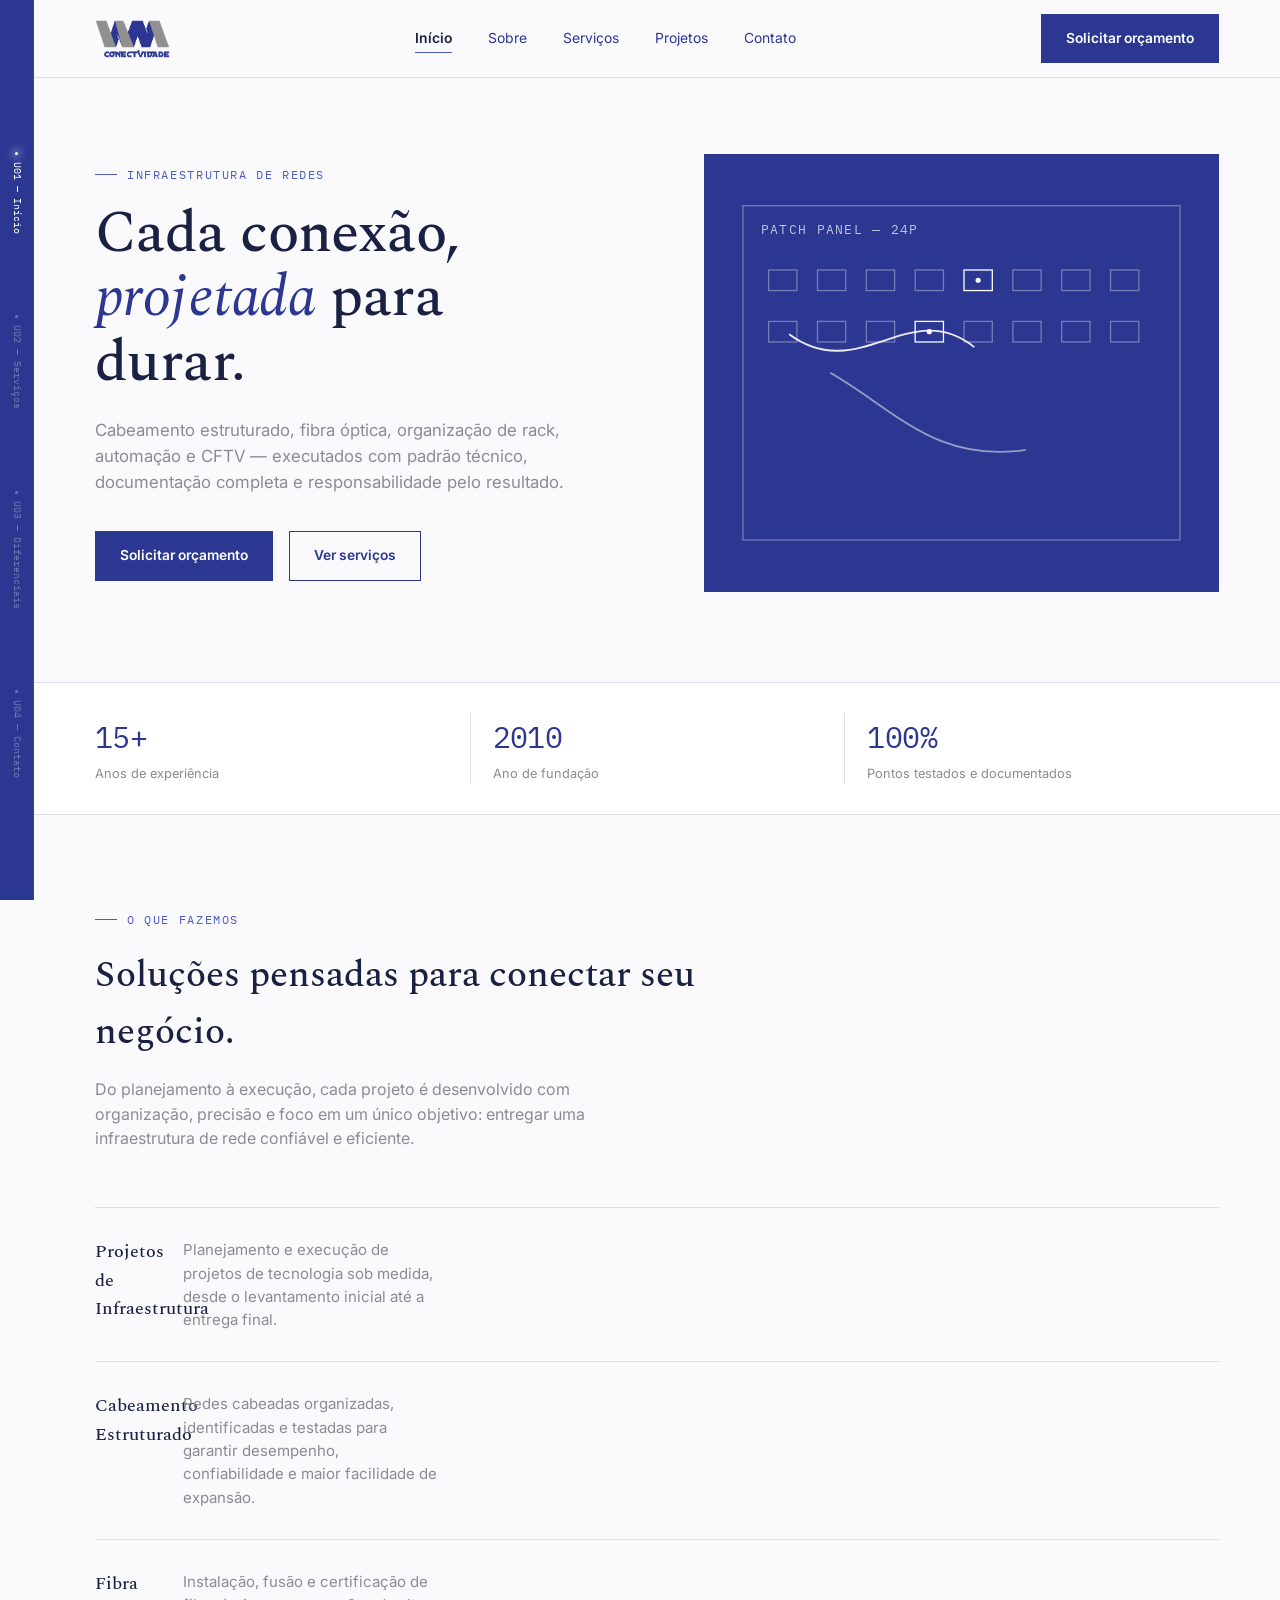
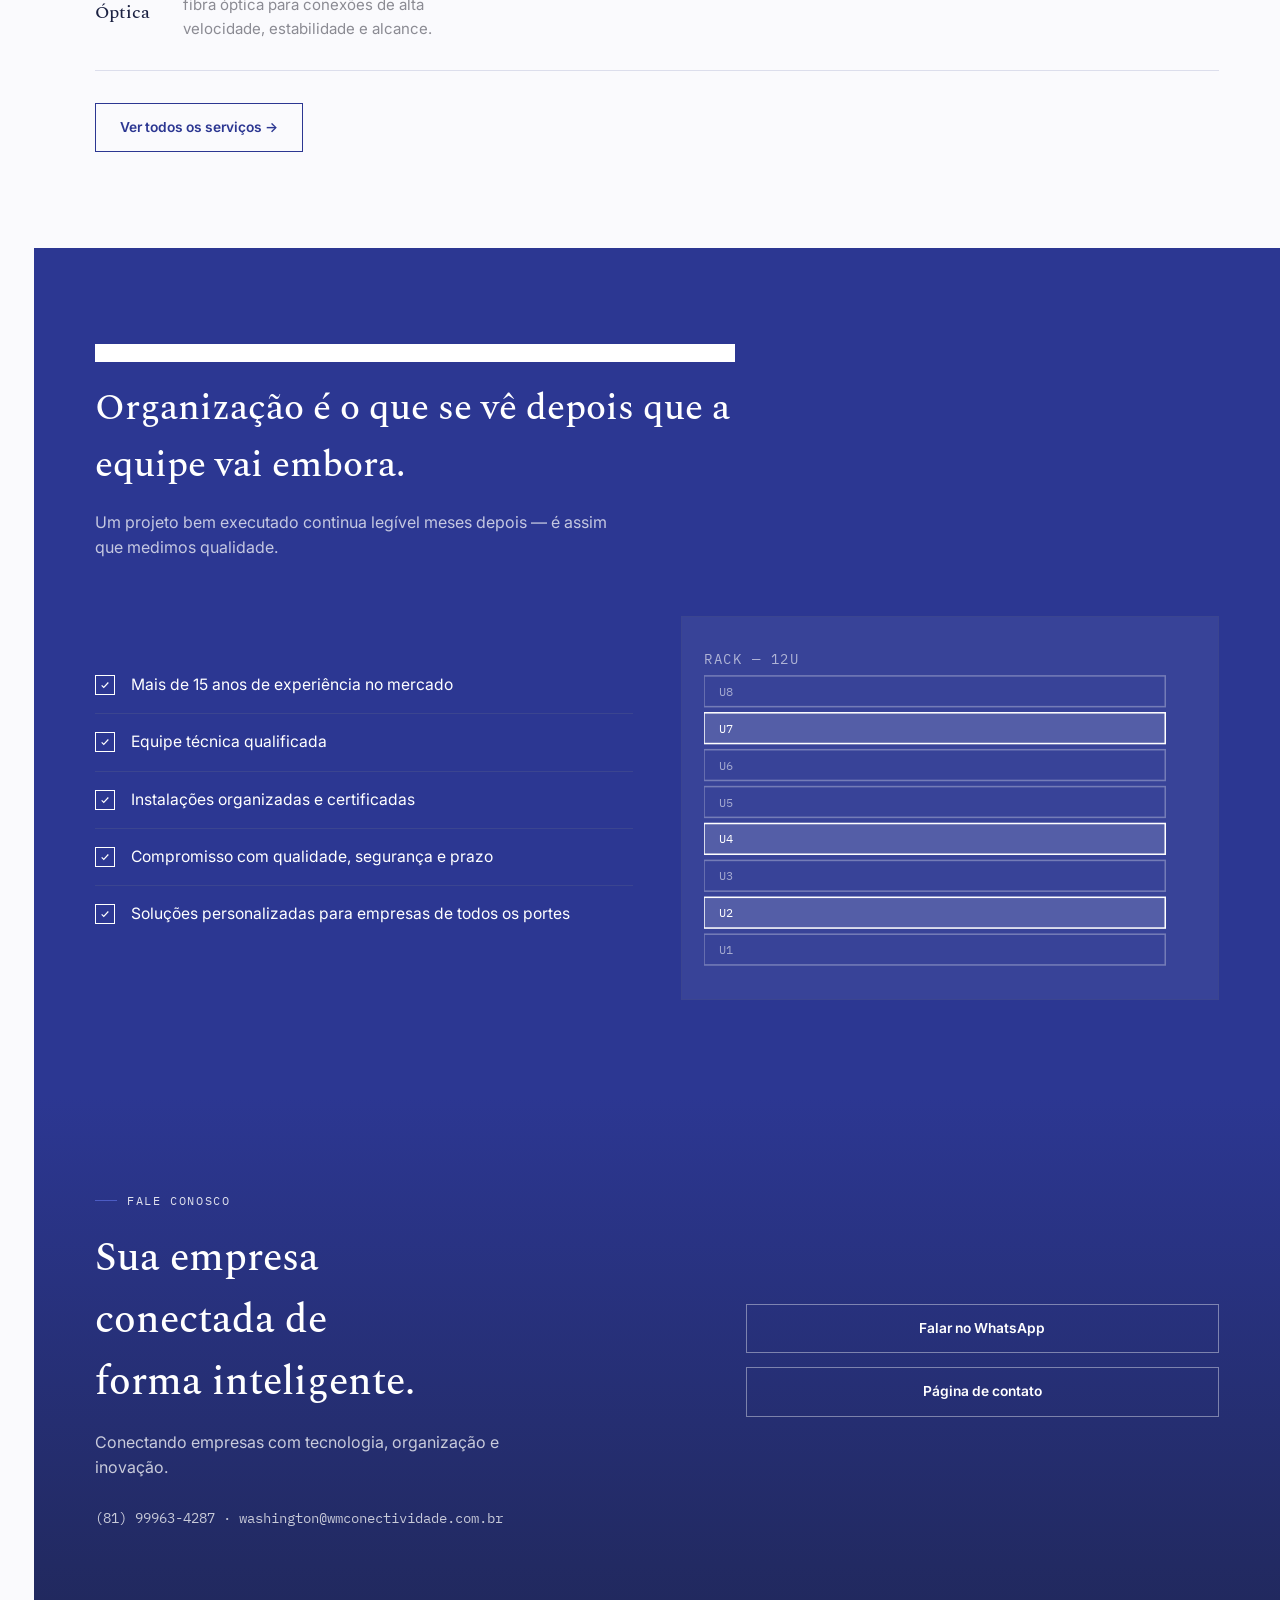
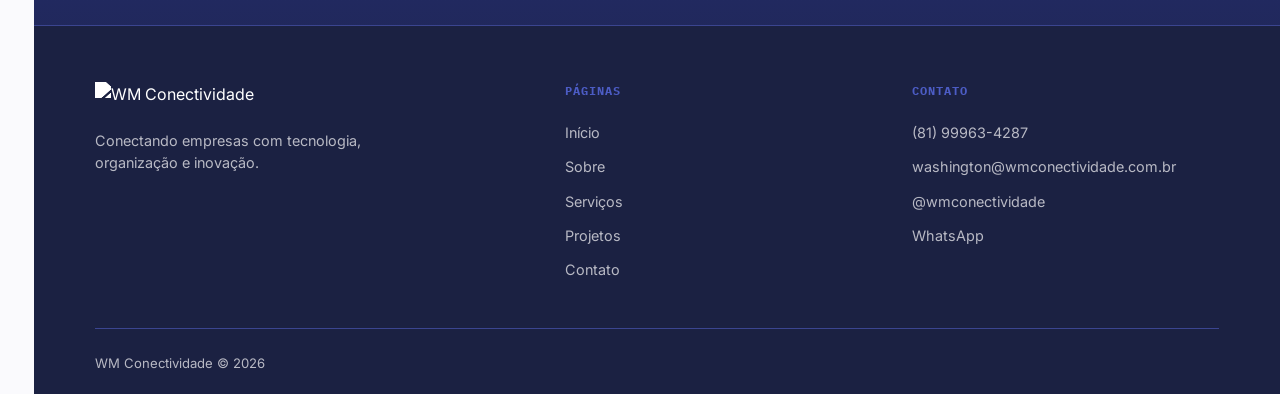
==== commit 2113c248: "Update index.html logo" ====
--- a/index.html
+++ b/index.html
@@ -7,7 +7,7 @@
 <meta name="description" content="Cabeamento estruturado, fibra óptica, organization de rack, automação e CFTV. Infraestrutura de redes com padrão técnico e organização.">
 
 <!-- ÍCONE DA ABA DO NAVEGADOR (FAVICON) -->
-<link rel="icon" type="image/png" href="https://i.imgur.com/Dlv6w8x">
+<link rel="icon" type="image/png" href="wm-logo.png">
 
 <link rel="preconnect" href="https://fonts.googleapis.com">
 <link rel="preconnect" href="https://fonts.gstatic.com" crossorigin>
@@ -22,7 +22,7 @@
 <header>
   <div class="nav-inner">
     <a href="index.html" class="logo">
-      <img src="https://i.imgur.com/Dlv6w8x" alt="WM Conectividade">
+      <img src="wm-logo.png" alt="WM Conectividade">
     </a>
     <nav class="links">
       <a href="index.html" class="active">Início</a>
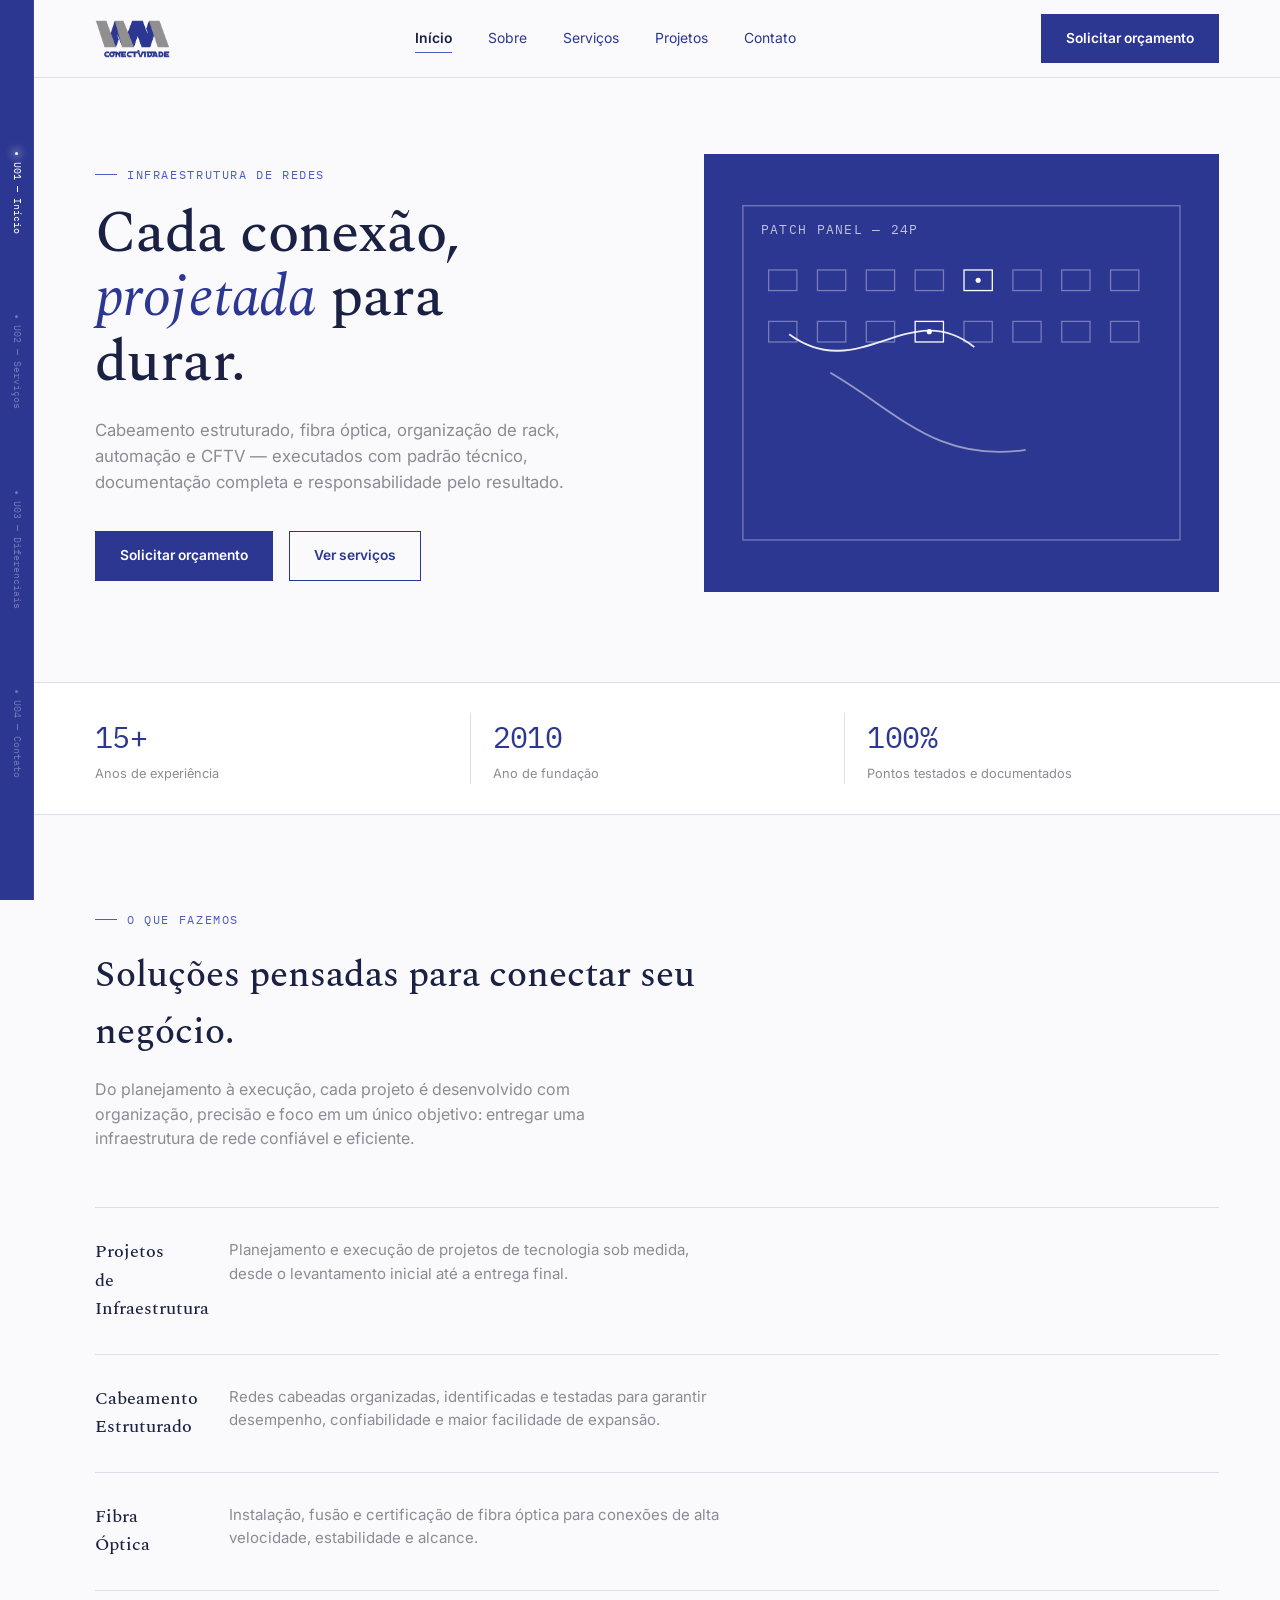
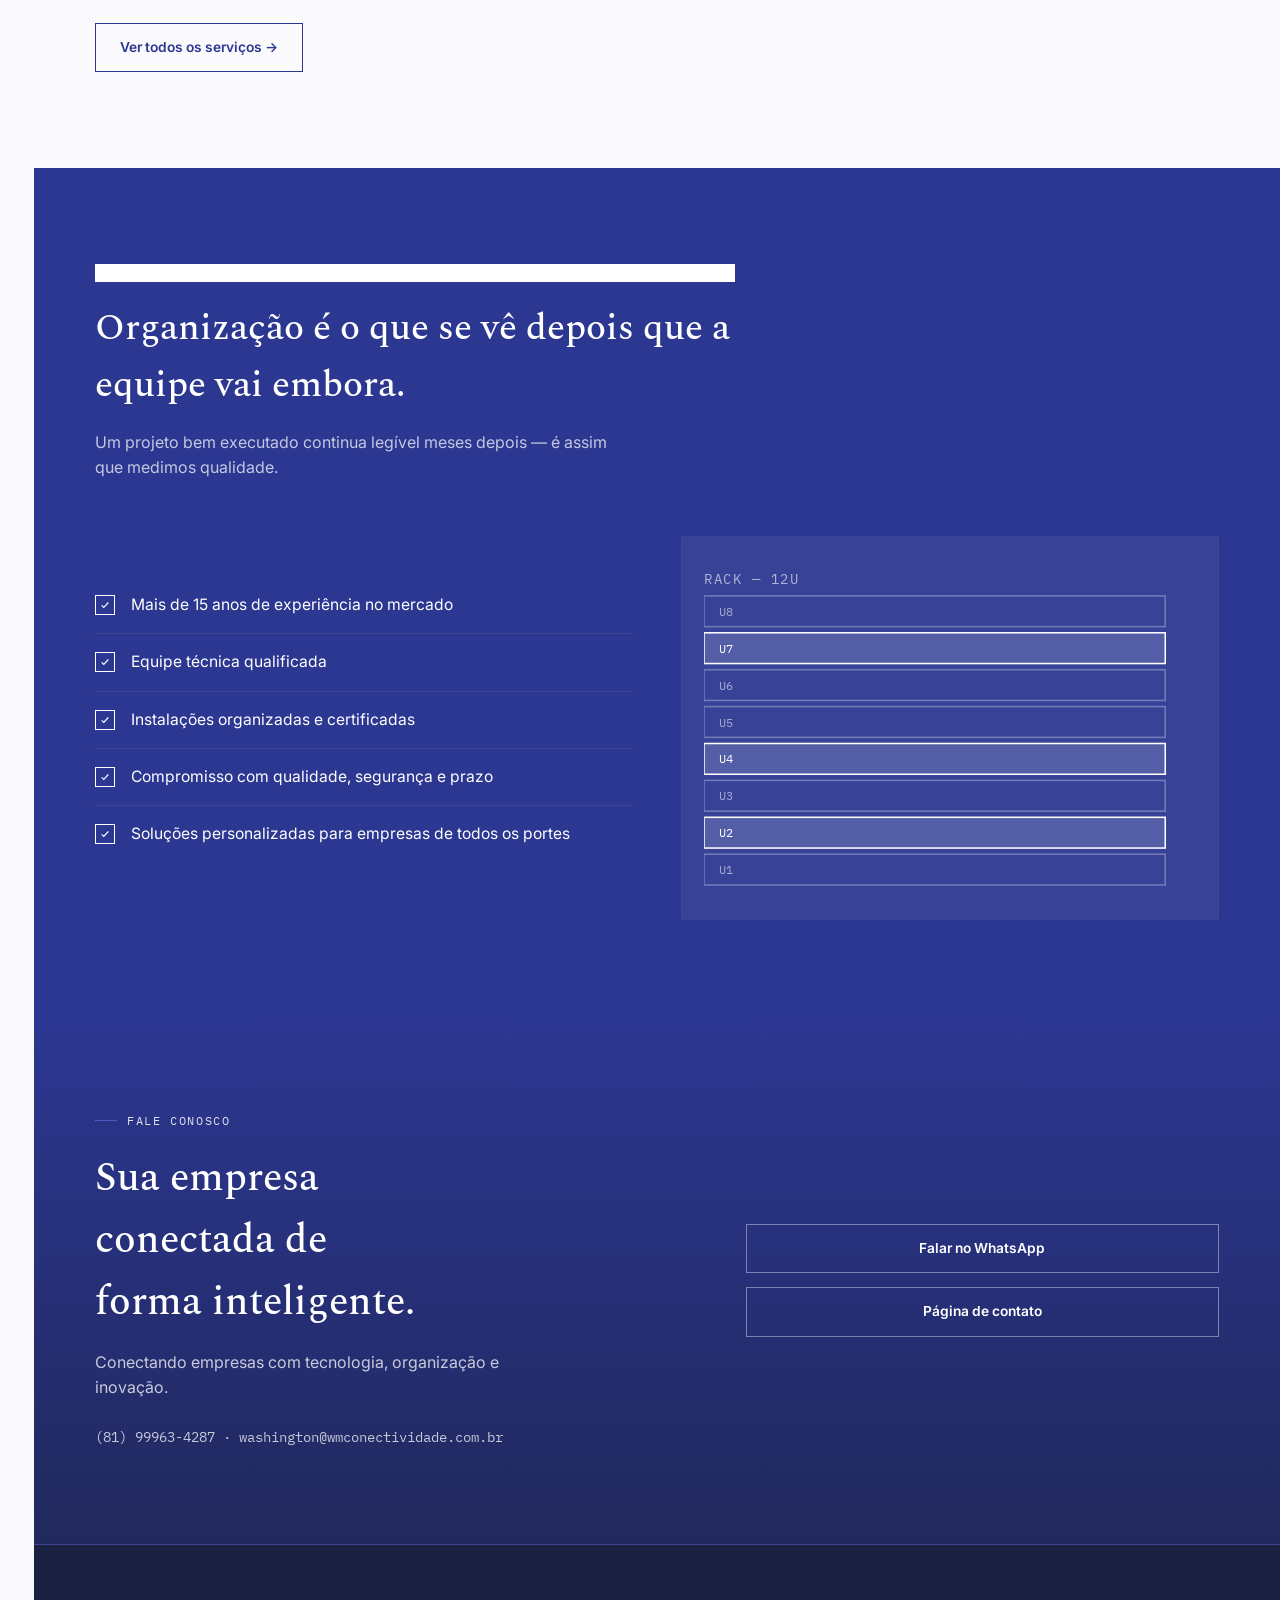
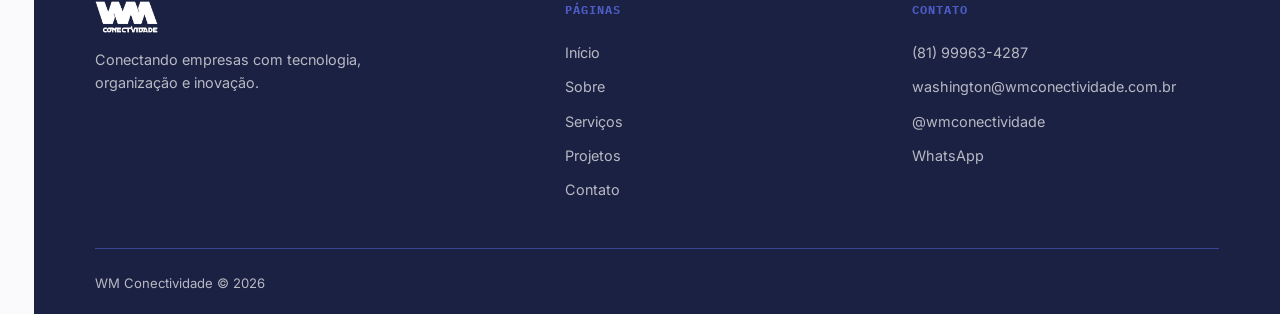
==== commit 80588be0: "Update index.html" ====
--- a/index.html
+++ b/index.html
@@ -187,7 +187,7 @@
     <div class="footer-grid">
       <div>
         <div class="footer-logo">
-          <img src="https://i.imgur.com/Dlv6w8x" alt="WM Conectividade">
+          <img src="wm-logo.png" alt="WM Conectividade">
         </div>
         <p style="max-width:34ch;font-size:0.9rem;">Conectando empresas com tecnologia, organização e inovação.</p>
       </div>
--- a/style.css
+++ b/style.css
@@ -290,7 +290,7 @@
   transition:background .25s ease;
 }
 @media (min-width:720px){
-  .rack-row{grid-template-columns:64px 260px 1fr;}
+  .rack-row{grid-template-columns:64px minmax(280px, max-content) 1fr; gap:70px;}
 }
 .rack-row:hover{background:var(--brand-pale);}
 .rack-row .u-tag{
